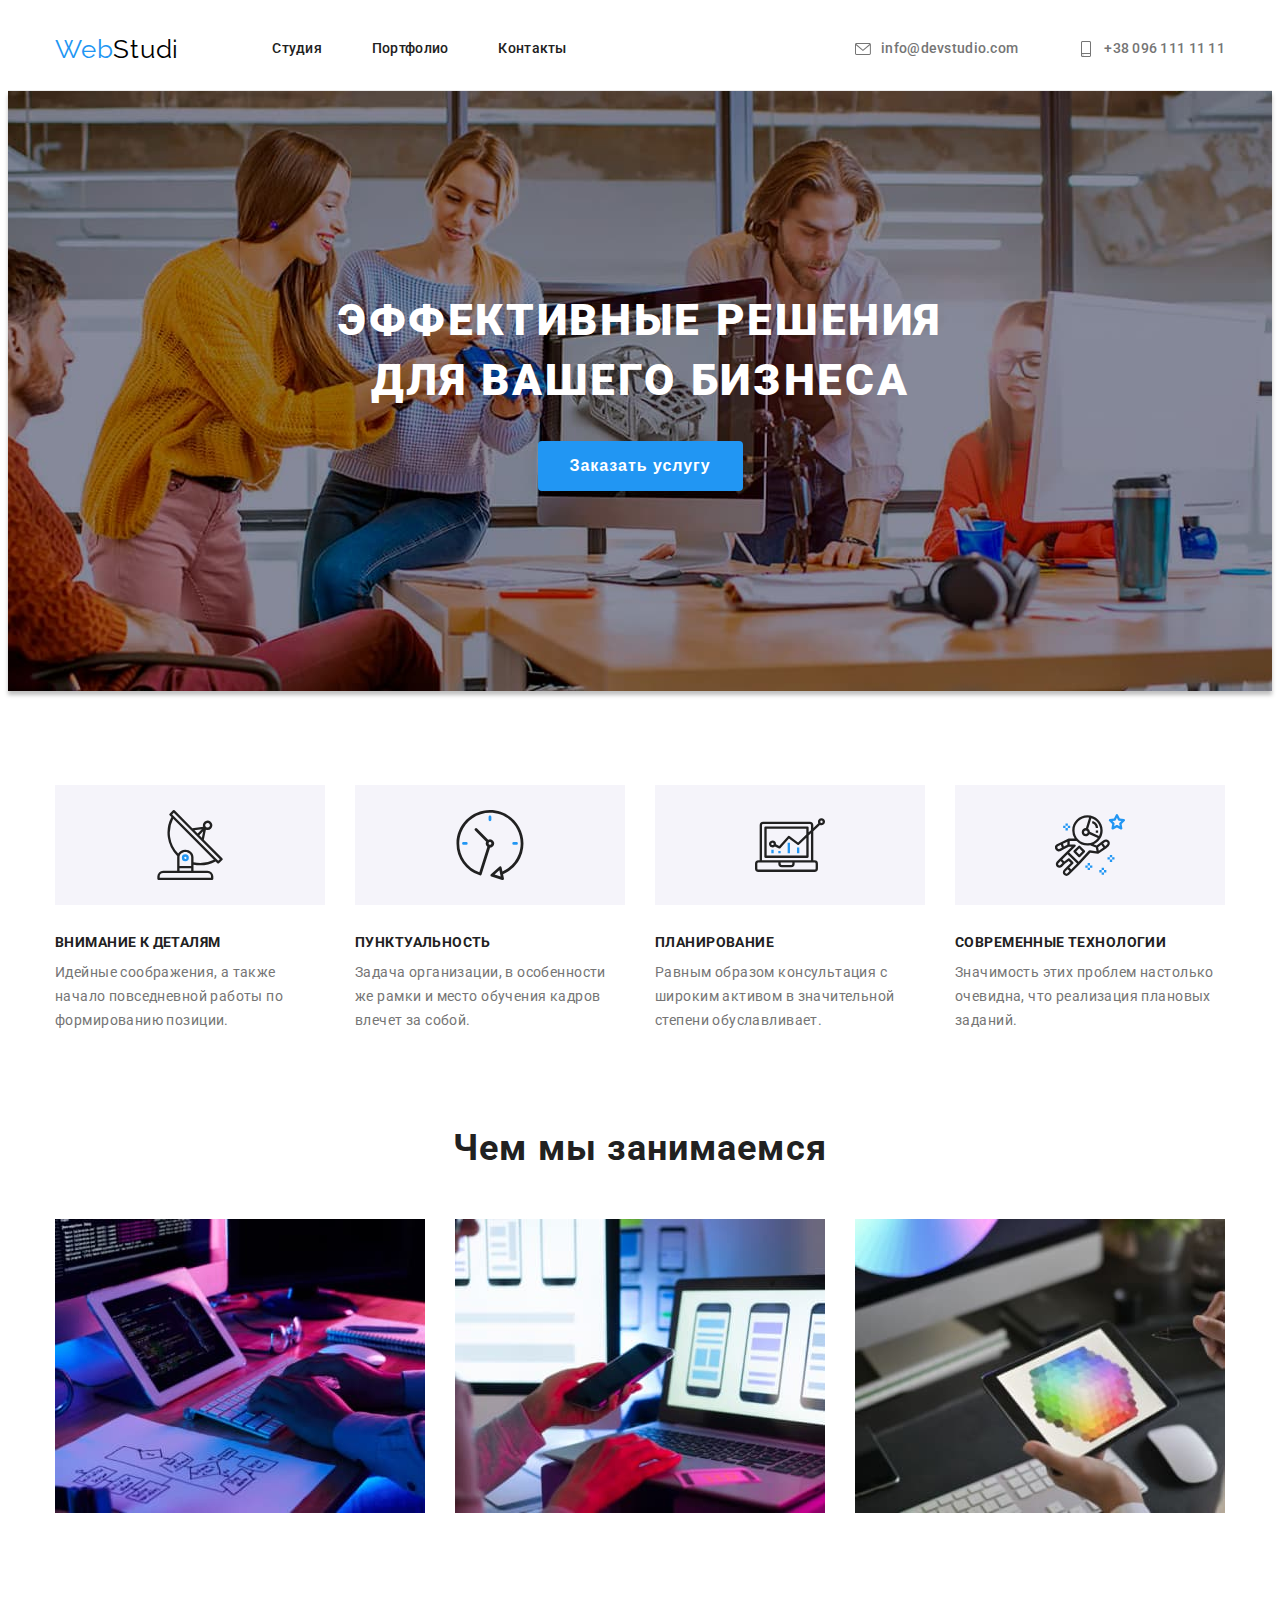
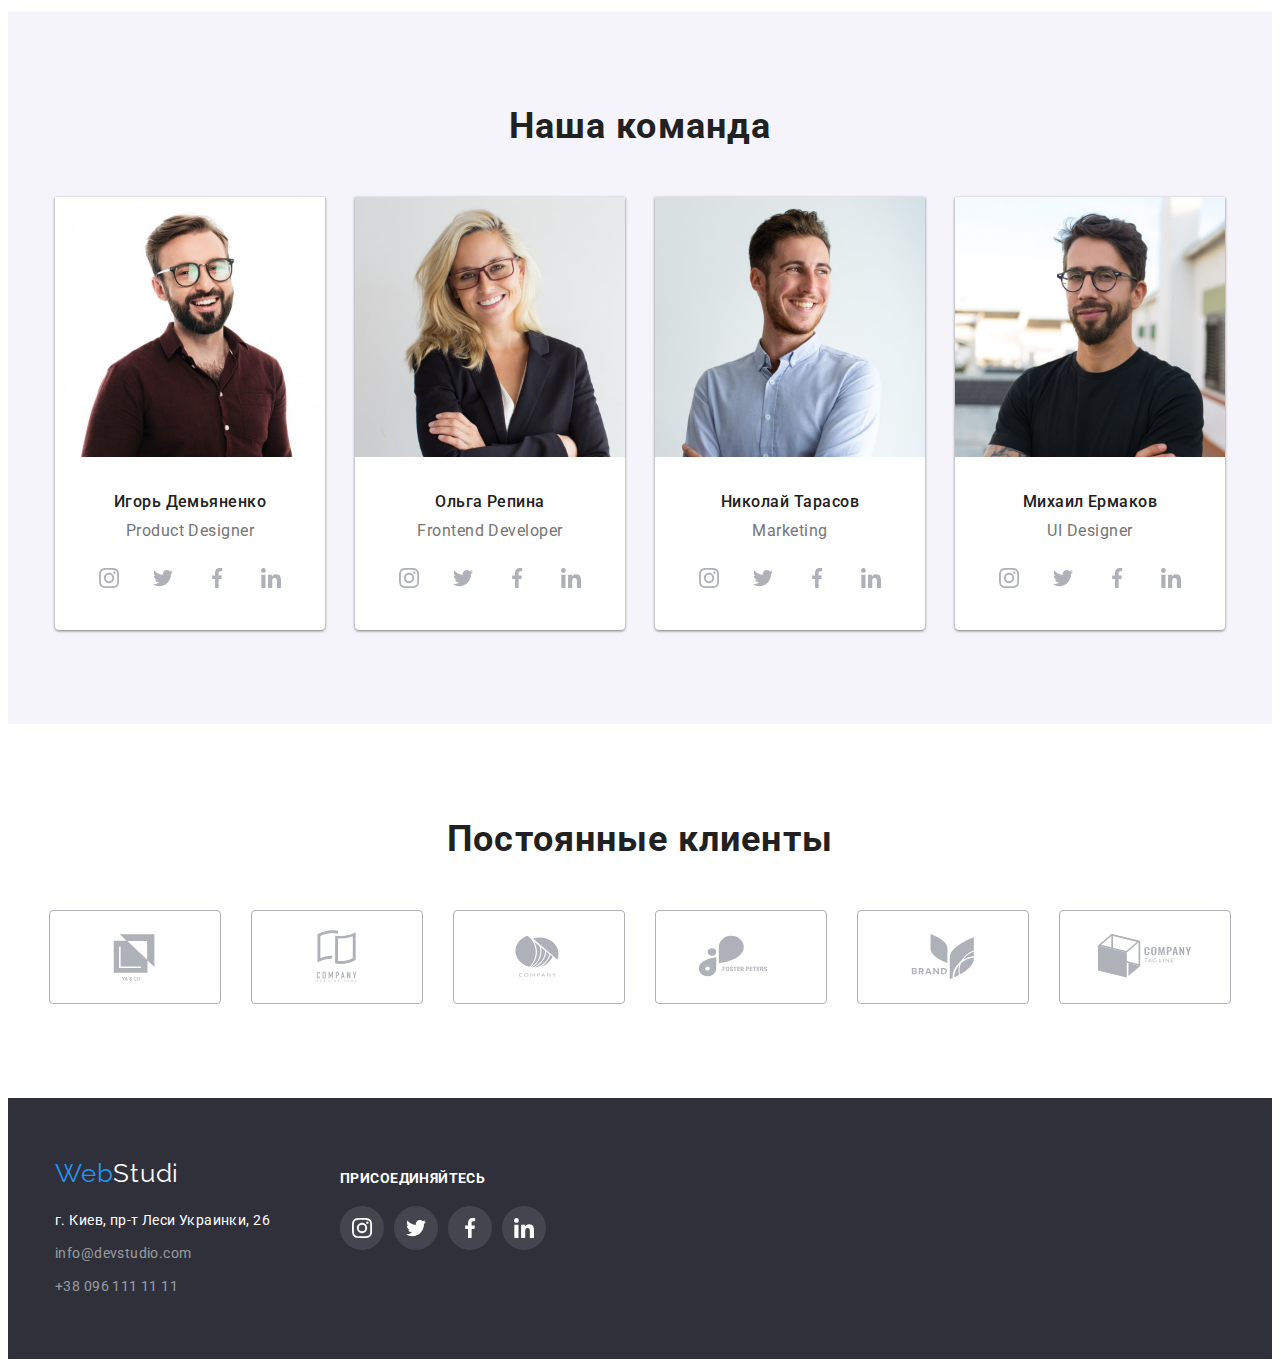
==== index.html @ b34db995 "Клонував репозиторій" ====
<!DOCTYPE html>
<html lang="ru">
  <head>
    <meta charset="UTF-8" />
    <meta http-equiv="X-UA-Compatible" content="IE=edge" />
    <meta name="viewport" content="width=device-width, initial-scale=1.0" />
    <title>WebStudio</title>
    <link
      rel="stylesheet"
      href="https://cdnjs.cloudflare.com/ajax/libs/modern-normalize/1.1.0/modern-normalize.min.css"
      integrity="sha512-wpPYUAdjBVSE4KJnH1VR1HeZfpl1ub8YT/NKx4PuQ5NmX2tKuGu6U/JRp5y+Y8XG2tV+wKQpNHVUX03MfMFn9Q=="
      crossorigin="anonymous"
      referrerpolicy="no-referrer"
    />
    <link rel="preconnect" href="https://fonts.googleapis.com" />
    <link rel="preconnect" href="https://fonts.gstatic.com" crossorigin />
    <link
      href="https://fonts.googleapis.com/css2?family=Raleway:wght@700&family=Roboto:wght@400;500;700;900&display=swap"
      rel="stylesheet"
    />
    <link rel="stylesheet" href="css/style.css" />
  </head>
  <body>
    <!-- Шапка -->
    <header class="header-page">
      <div class="container flex-box">
        <div class="header-left">
          <!-- Логотип -->
          <a class="logo" href="./index.html">
            <span class="logo-first-half">Web</span
            ><span class="logo-secondary-half">Studi</span></a
          >
          <!-- Навігація -->
          <nav>
            <ul class="nav-list">
              <li class="margin-on-header">
                <a class="link" href="./index.html">Студия</a>
              </li>
              <li class="margin-on-header">
                <a class="link" href="./portfolio.html">Портфолио</a>
              </li>
              <li>
                <a class="link" href="#">Контакты</a>
              </li>
            </ul>
          </nav>
        </div>
        <!-- Особисті дані -->
        <div class="header-right">
          <ul class="data-list">
            <li class="margin-on-header">
              <a class="link" href="mailto:info@devstudio.com">
                <svg class="link-mail">
                  <use href="./images/icons/sprite.svg#icon-mail"></use>
                </svg>
                info@devstudio.com
              </a>
            </li>
            <li>
              <a class="link" href="tel:+380961111111">
                <svg class="link-tel">
                  <use href="./images/icons/sprite.svg#icon-tel"></use>
                </svg>
                +38 096 111 11 11
              </a>
            </li>
          </ul>
        </div>
      </div>
    </header>
    <!-- Унікальний вміст -->
    <main>
      <!-- Герой -->
      <section class="hero">
        <div class="container container-details">
          <h1 class="hero-title">Эффективные решения для вашего бизнеса</h1>
          <button class="hero-button flex-box" type="button">
            Заказать услугу
          </button>
        </div>
      </section>
      <!-- Наші переваги -->
      <section class="container-default-padding">
        <div class="container">
          <h2 hidden class="visually-hidden">Нашы преимущества</h2>
          <ul class="list-benefits flex-box">
            <li class="margin-on-list width-list">
              <!-- <div class="flex-icon-benefits"> -->
                <div class="icons-our-benefits">
                  <svg class="icon-benefits">
                    <use href="./images/icons/sprite.svg#icon-antenna"></use>
                  </svg>
                </div>
                <h3 class="subtitle">Внимание к деталям</h3>
                <p class="subtitle-text">
                  Идейные соображения, а также начало повседневной работы по
                  формированию позиции.
                </p>
              <!-- </div> -->
            </li>
            <li class="margin-on-list width-list">
              <!-- <div class="flex-icon-benefits"> -->
                <div class="icons-our-benefits">
                  <svg class="icon-benefits">
                    <use href="./images/icons/sprite.svg#icon-clock"></use>
                  </svg>
                </div>
                <h3 class="subtitle">Пунктуальность</h3>
                <p class="subtitle-text">
                  Задача организации, в особенности же рамки и место обучения
                  кадров влечет за собой.
                </p>
              <!-- </div> -->
            </li>
            <li class="margin-on-list width-list">
              <!-- <div class="flex-icon-benefits"> -->
                <div class="icons-our-benefits">
                  <svg class="icon-benefits">
                    <use href="./images/icons/sprite.svg#icon-diagram"></use>
                  </svg>
                </div>
                <h3 class="subtitle">Планирование</h3>
                <p class="subtitle-text">
                  Равным образом консультация с широким активом в значительной
                  степени обуславливает.
                </p>
              <!-- </div> -->
            </li>
            <li class="width-list">
              <!-- <div class="flex-icon-benefits"> -->
                <div class="icons-our-benefits">
                  <svg class="icon-benefits">
                    <use href="./images/icons/sprite.svg#icon-astronaut"></use>
                  </svg>
                </div>
                <h3 class="subtitle">Современные технологии</h3>
                <p class="subtitle-text">
                  Значимость этих проблем настолько очевидна, что реализация
                  плановых заданий.
                </p>
              <!-- </div> -->
            </li>
          </ul>
        </div>
      </section>
      <!-- Чим ми займаємось -->
      <section class="what-we-do">
        <div class="container">
          <h2 class="title-main">Чем мы занимаемся</h2>
          <ul class="flex-box">
            <li>
              <img
                src="./images/photo-main/what-we-doing/coding.jpg"
                width="370"
                alt="Писание кода руками на клавиатуре"
              />
            </li>
            <li>
              <img
                src="./images/photo-main/what-we-doing/format-selection.jpg"
                width="370"
                alt="Сравнений формы гаджета с формами моделей на ноутбуке"
              />
            </li>
            <li>
              <img
                src="./images/photo-main/what-we-doing/color-selection.jpg"
                width="370"
                alt="Выбор гамы цветов"
              />
            </li>
          </ul>
        </div>
      </section>
      <!-- Наша команда -->
      <section class="section-our-team container-default-padding">
        <div class="container">
          <h2 class="title-main">Наша команда</h2>
          <ul class="flex-box">
            <li class="our-team-box">
              <img
                src="./images/photo-main/ours-team/photo-igor.jpg"
                width="270"
                alt="Фото Игоря"
              />
              <div class="our-team-decorate">
                <h3 class="title-name">Игорь Демьяненко</h3>
                <p class="text-employment">Product Designer</p>
                <div class="our-team-icon">
                  <ul class="flex-box-icons">
                    <li class="our-team-list">
                      <a class="our-team-links" href="#">
                        <svg class="our-team-link-icons">
                          <use
                            class="our-team-use-icon"
                            href="./images/icons/sprite.svg#icon-instagram"
                          ></use>
                        </svg>
                      </a>
                    </li>
                    <li class="our-team-list">
                      <a class="our-team-links" href="#">
                        <svg class="our-team-link-icons">
                          <use
                            class="our-team-use-icon"
                            href="./images/icons/sprite.svg#icon-twitter"
                          ></use>
                        </svg>
                      </a>
                    </li>
                    <li class="our-team-list">
                      <a class="our-team-links" href="#">
                        <svg class="our-team-link-icons">
                          <use
                            class="our-team-use-icon"
                            href="./images/icons/sprite.svg#icon-facebook"
                          ></use>
                        </svg>
                      </a>
                    </li>
                    <li class="our-team-list">
                      <a class="our-team-links" href="#">
                        <svg class="our-team-link-icons">
                          <use
                            class="our-team-use-icon"
                            href="./images/icons/sprite.svg#icon-linkedin"
                          ></use>
                        </svg>
                      </a>
                    </li>
                  </ul>
                </div>
              </div>
            </li>
            <li class="our-team-box">
              <img
                src="./images/photo-main/ours-team/photo-olga.jpg"
                width="270"
                alt="Фото Ольги"
              />
              <div class="our-team-decorate">
                <h3 class="title-name">Ольга Репина</h3>
                <p class="text-employment">Frontend Developer</p>
                <div class="our-team-icon">
                  <ul class="flex-box-icons">
                    <li class="our-team-list">
                      <a class="our-team-links" href="#">
                        <svg class="our-team-link-icons">
                          <use
                            class="our-team-use-icon"
                            href="./images/icons/sprite.svg#icon-instagram"
                          ></use>
                        </svg>
                      </a>
                    </li>
                    <li class="our-team-list">
                      <a class="our-team-links" href="#">
                        <svg class="our-team-link-icons">
                          <use
                            class="our-team-use-icon"
                            href="./images/icons/sprite.svg#icon-twitter"
                          ></use>
                        </svg>
                      </a>
                    </li>
                    <li class="our-team-list">
                      <a class="our-team-links" href="#">
                        <svg class="our-team-link-icons">
                          <use
                            class="our-team-use-icon"
                            href="./images/icons/sprite.svg#icon-facebook"
                          ></use>
                        </svg>
                      </a>
                    </li>
                    <li class="our-team-list">
                      <a class="our-team-links" href="#">
                        <svg class="our-team-link-icons">
                          <use
                            class="our-team-use-icon"
                            href="./images/icons/sprite.svg#icon-linkedin"
                          ></use>
                        </svg>
                      </a>
                    </li>
                  </ul>
                </div>
              </div>
            </li>
            <li class="our-team-box">
              <img
                src="./images/photo-main/ours-team/photo-nikolay.jpg"
                width="270"
                alt="Фото Николая"
              />
              <div class="our-team-decorate">
                <h3 class="title-name">Николай Тарасов</h3>
                <p class="text-employment">Marketing</p>
                <div class="our-team-icon">
                  <ul class="flex-box-icons">
                    <li class="our-team-list">
                      <a class="our-team-links" href="#">
                        <svg class="our-team-link-icons">
                          <use
                            class="our-team-use-icon"
                            href="./images/icons/sprite.svg#icon-instagram"
                          ></use>
                        </svg>
                      </a>
                    </li>
                    <li class="our-team-list">
                      <a class="our-team-links" href="#">
                        <svg class="our-team-link-icons">
                          <use
                            class="our-team-use-icon"
                            href="./images/icons/sprite.svg#icon-twitter"
                          ></use>
                        </svg>
                      </a>
                    </li>
                    <li class="our-team-list">
                      <a class="our-team-links" href="#">
                        <svg class="our-team-link-icons">
                          <use
                            class="our-team-use-icon"
                            href="./images/icons/sprite.svg#icon-facebook"
                          ></use>
                        </svg>
                      </a>
                    </li>
                    <li class="our-team-list">
                      <a class="our-team-links" href="#">
                        <svg class="our-team-link-icons">
                          <use
                            class="our-team-use-icon"
                            href="./images/icons/sprite.svg#icon-linkedin"
                          ></use>
                        </svg>
                      </a>
                    </li>
                  </ul>
                </div>
              </div>
            </li>
            <li class="our-team-box">
              <img
                src="./images/photo-main/ours-team/photo-mihail.jpg"
                width="270"
                alt="Фото Михаила"
              />
              <div class="our-team-decorate">
                <h3 class="title-name">Михаил Ермаков</h3>
                <p class="text-employment">UI Designer</p>
                <div class="our-team-icon">
                  <ul class="flex-box-icons">
                    <li class="our-team-list">
                      <a class="our-team-links" href="#">
                        <svg class="our-team-link-icons">
                          <use
                            class="our-team-use-icon"
                            href="./images/icons/sprite.svg#icon-instagram"
                          ></use>
                        </svg>
                      </a>
                    </li>
                    <li class="our-team-list">
                      <a class="our-team-links" href="#">
                        <svg class="our-team-link-icons">
                          <use
                            class="our-team-use-icon"
                            href="./images/icons/sprite.svg#icon-twitter"
                          ></use>
                        </svg>
                      </a>
                    </li>
                    <li class="our-team-list">
                      <a class="our-team-links" href="#">
                        <svg class="our-team-link-icons">
                          <use
                            class="our-team-use-icon"
                            href="./images/icons/sprite.svg#icon-facebook"
                          ></use>
                        </svg>
                      </a>
                    </li>
                    <li class="our-team-list">
                      <a class="our-team-links" href="#">
                        <svg class="our-team-link-icons">
                          <use
                            class="our-team-use-icon"
                            href="./images/icons/sprite.svg#icon-linkedin"
                          ></use>
                        </svg>
                      </a>
                    </li>
                  </ul>
                </div>
              </div>
            </li>
          </ul>
        </div>
      </section>
      <!-- постійні клієнти -->
      <section class="container-default-padding">
        <div class="container">
          <h2 class="title-main always-clients">Постоянные клиенты</h2>
          <ul class="flex-box icon-clients">
            <li class="always-clients-list">
              <a class="link-clients-box" href="#">
                <!-- <div class="always-client-box"> -->
                  <svg class="icon-always-client">
                    <use href="images/icons/sprite.svg#icon-logo-yaandco"></use>
                  </svg>
                <!-- </div> -->
              </a>
            </li>
            <li class="always-clients-list">
              <a class="link-clients-box" href="#">
                <!-- <div class="always-client-box"> -->
                  <svg class="icon-always-client">
                    <use
                      href="images/icons/sprite.svg#icon-logo-company-tagline"
                    ></use>
                  </svg>
                <!-- </div> -->
              </a>
            </li>
            <li class="always-clients-list">
              <a class="link-clients-box" href="#">
                <!-- <div class="always-client-box"> -->
                  <svg class="icon-always-client">
                    <use href="images/icons/sprite.svg#icon-logo-company"></use>
                  </svg>
                <!-- </div> -->
              </a>
            </li>
            <li class="always-clients-list">
              <a class="link-clients-box" href="#">
                <!-- <div class="always-client-box"> -->
                  <svg class="icon-always-client">
                    <use
                      href="images/icons/sprite.svg#icon-logo-foster-peters"
                    ></use>
                  </svg>
                <!-- </div> -->
              </a>
            </li>
            <li class="always-clients-list">
              <a class="link-clients-box" href="#">
                <!-- <div class="always-client-box"> -->
                  <svg class="icon-always-client">
                    <use href="images/icons/sprite.svg#icon-logo-brand"></use>
                  </svg>
                <!-- </div> -->
              </a>
            </li>
            <li class="always-clients-list">
              <a class="link-clients-box" href="#">
                <!-- <div class="always-client-box"> -->
                  <svg class="icon-always-client">
                    <use
                      href="images/icons/sprite.svg#icon-logo-company-tag-line"
                    ></use>
                  </svg>
                <!-- </div> -->
              </a>
            </li>
          </ul>
        </div>
      </section>
    </main>
    <!-- Підвал -->
    <footer class="footer-page flex-box">
      <div class="container flex-box">
        <div>
          <!-- Логотип -->
          <a class="logo" href="./index.html"
            ><span class="logo-first-half">Web</span
            ><span class="logo-secondary-half">Studi</span></a
          >
          <!-- Адрес -->
          <address class="footer-address">
            <p class="text-address margin-on-footer">
              г. Киев, пр-т Леси Украинки, 26
            </p>
            <a
              class="link-address margin-on-footer"
              href="mailto:info@devstudio.com"
              >info@devstudio.com</a
            >
            <a class="link-address" href="tel:+380961111111"
              >+38 096 111 11 11</a
            >
          </address>
        </div>
        <section class="footer-join">
          <h2 class="footer-title">присоединяйтесь</h2>
          <ul class="footer-flex-links">
            <li>
              <a class="footer-link" href="#">
                <svg class="footer-link-icon">
                  <use href="images/icons/sprite.svg#icon-instagram"></use>
                </svg>
              </a>
            </li>
            <li>
              <a class="footer-link" href="#">
                <svg class="footer-link-icon">
                  <use href="images/icons/sprite.svg#icon-twitter"></use>
                </svg>
              </a>
            </li>
            <li>
              <a class="footer-link" href="#">
                <svg class="footer-link-icon">
                  <use href="images/icons/sprite.svg#icon-facebook"></use>
                </svg>
              </a>
            </li>
            <li>
              <a class="footer-link" href="#">
                <svg class="footer-link-icon">
                  <use href="images/icons/sprite.svg#icon-linkedin"></use>
                </svg>
              </a>
            </li>
          </ul>
        </section>
      </div>
    </footer>
  </body>
</html>
---- css/style.css ----
/* Шрифти
@font-face {
    font-family: 'Raleway';
    src: local('Raleway') 
        url('Raleway-Bold.woff2') format('woff2'),
        url('Raleway-Bold.woff') format('woff'),
        url('Raleway-Bold.ttf') format('truetype'),
        url('Raleway-Bold.svg#Raleway-Bold') format('svg');
    font-weight: 700;
    font-style: normal;
    font-display: swap;
}

@font-face {
    font-family: 'Roboto';
    src: local('Roboto') 
        url('Roboto-Bold.woff2') format('woff2'),
        url('Roboto-Bold.woff') format('woff'),
        url('Roboto-Bold.ttf') format('truetype'),
        url('Roboto-Bold.svg#Roboto-Bold') format('svg');
    font-weight: 700;
    font-style: normal;
    font-display: swap;
}

@font-face {
    font-family: 'Roboto';
    src: local('Roboto') 
        url('Roboto-Regular.woff2') format('woff2'),
        url('Roboto-Regular.woff') format('woff'),
        url('Roboto-Regular.ttf') format('truetype'),
        url('Roboto-Regular.svg#Roboto-Regular') format('svg');
    font-weight: 400;
    font-style: normal;
    font-display: swap;
}

@font-face {
    font-family: 'Roboto';
    src: local('Roboto') 
        url('Roboto-Medium.woff2') format('woff2'),
        url('Roboto-Medium.woff') format('woff'),
        url('Roboto-Medium.ttf') format('truetype'),
        url('Roboto-Medium.svg#Roboto-Medium') format('svg');
    font-weight: 500;
    font-style: normal;
    font-display: swap;
} */
/* Загальне забирання марджинів */

h1,h2,h3,h4,h5,h6,p,ul {
    margin: 0;
    padding: 0;
}

/* Normalize */
*,
*::before,
*::after {
    box-sizing: border-box;
}
.margin-on-header {
    margin-right: 50px;
}
.margin-on-list {
    margin-right: 30px;
}
/* Змінні */
:root {
    --color-primary: #212121;
    --color-secondary: #757575;
    --color-third: #000000;
    --color-accent: #2196F3;
    --color-other: #ffffff;
    --color-alfa: #ffffff85;
    --color-border: #eeeeee;
    --color-always-clients: #afb1b8;
    --color-fill-footer: rgba(255, 255, 255, 0.1);
    
    --color-background-primary: #e5e5e5;
    --color-background-secondary: #2f303a;
    --color-background-third: #f5f4fa;
    --color-background-accent: #2196f3;
    --color-background-other: #ffffff;
    --color-background-ground: #ececec;
    

    --font-family-primary: 'Roboto', sans-serif;
    --font-family-secondary: 'Raleway', sans-serif;
}

/* Заховані заголовки */
/* .visually-hidden {
    position: absolute !important;
    width: 1px !important;
    height: 1px !important;
    margin: -1px !important;
    border: 0 !important;
    padding: 0 !important;
    white-space: nowrap !important;
    clip-path: inset(100%) !important;
    clip: rect(0 0 0 0) !important;
    overflow: hidden !important;
} */

/* Контейнер */
.container {
    width: 1200px;
    margin: 0 auto;
    padding: 0 15px;
}  

.container-details {
    padding: 200px 0;
}
.container-default-padding {
    padding: 94px 0;
}
.flex-box {
    display: flex;
}

/* Властивості на все тіло */
body {
    color: var(--color-primary);
    font-family: var(--font-family-primary);
    font-size: 16px;
    line-height: 1.17;
}

/* Відключення стилю лішок */
li {
    list-style-type: none;
}

/* Відключення стилю посилань */
a {
    text-decoration: none;
}

/* Лого */
.logo {
    font-family: var(--font-family-secondary);
    font-size: 26px;
    line-height: 1.19;
    letter-spacing: 0.03em;
}

/* Хедер */
.header-page {
    background-color: var(--color-background-other);
    border-bottom: 1px solid var(--color-background-ground);
}
.header-page .flex-box {
    justify-content: space-between;
}
.header-left .nav-list,
.header-left, .data-list,
.data-list .link {
    display: flex;
    align-items: center;
}
.header-left, .header-right {
    margin-top: 25px;
    margin-bottom: 25px;
}
 
/* Лого хедер */
.header-page .logo-first-half {
    color: var(--color-accent);
}
.header-page .logo-secondary-half {
    color: var(--color-third);
}
.header-page .logo {
    margin-right: 93px;
}

/* Навігація та особисті дані*/
.nav-list,
.data-list {
    font-weight: 500;
    font-size: 14px;
    line-height: 1.14;
    letter-spacing: 0.02em;
}

/* Лише навігація */
.nav-list .link {
    color: var(--color-primary);  
    padding: 8px 0;
    
} 

/* Ховер, фокус */
.nav-list .link:hover,
.nav-list .link:focus {
    color: var(--color-accent);
}

/* Лише особисті дані */
.data-list .link{
    color: var(--color-secondary);
    padding: 8px 0;
}

/* Ховер, фокус */
.data-list .link:hover,
.data-list .link:focus{
    color: var(--color-accent);
}
.link-mail,
.link-tel {
    width: 1rem;
    height: 1rem;
    margin: 0 0.625rem;
    fill: var(--color-secondary);
}
.data-list .link:hover .link-mail,
.data-list .link:hover .link-tel,
.data-list .link:focus .link-mail,
.data-list .link:focus .link-tel {
    fill: var(--color-accent);
}

/* Мейн */
main {
    background-color: var(--color-background-other);
}

/* Заголовки Головна сторінка  */
.title-main {
    font-weight: 700;
    font-size: 36px;
    line-height: 1.17;
    text-align: center;
    letter-spacing: 0.03em;
}

/* Герой */
.hero {
    background-image: url('../images/photo-main/section-hero/hero-bg.jpg');
    background-color: var(--color-background-secondary);
    background-repeat: no-repeat;
    background-position: center;
    background-size: cover;
    max-width: 1600px;
    margin: 0 auto;
    box-shadow: 0px 4px 4px rgba(0, 0, 0, 0.25);
    /* height: 600px; */
    /* background-color: rgba(47, 48, 58, 1); */
}
.hero-title {
    color: var(--color-other);
    font-weight: 900;
    font-size: 44px;
    line-height: 1.36;
    text-align: center;
    text-transform: uppercase;
    letter-spacing: 0.06em;
    width: 696px;
    margin: 0 auto;
    /* padding-top: 200px; */
    margin-bottom: 30px;
}
.hero-button {
    color: var(--color-other);
    background-color: var(--color-background-accent);
    font-weight: 700;
    font-size: 16px;
    line-height: 1.88;
    letter-spacing: 0.06em;
    cursor: pointer;
    margin: 0 auto;
    padding: 10px 32px;
    border-radius: 4px;
    border: var(--color-accent);
    
}

/* Ховер */
.hero-button:hover {
   background-color: #2196f399 ; 
   /*  opacity: 0.8; */
}

   

/* Наші переваги */
.subtitle {
    font-weight: 700;
    font-size: 14px;
    line-height: 1.14;
    letter-spacing: 0.03em;
    text-transform: uppercase;
    margin-bottom: 10px;
}
.subtitle-text {
    color: var(--color-secondary);
    font-weight: 400;
    font-size: 14px;
    line-height: 1.71;
    letter-spacing: 0.03em;
}
.list-benefits {
    justify-content: space-between;
}
/* Чим ми займаємось */
.what-we-do {
    padding-bottom: 94px;
}
.what-we-do .flex-box{
    justify-content: space-between;
}
.what-we-do .title-main {
    margin-bottom: 50px;
}
.width-list {
    width: 270px;
}
/* Айкони для переваг */
.icons-our-benefits {
    display: flex;
    justify-content: center;
    align-items: center;
    width: 270px;
    height: 120px;
    background-color: var(--color-background-third);
    margin-bottom: 30px;
    /* padding: 25px 100px;
    margin-bottom: 30px; */
    /* width: 16.875rem;
    height: 7.5rem; */
}
.icon-benefits {
    width: 4.375rem;
    height: 4.375rem;
    /* margin: auto 0; */
    /* display: flex; */
    /* flex-direction: column; */
    /* padding: 5px 10px; */
    /* margin: 0 auto;
    margin: 25px 0px; */
    /* text-align: center; */
    /* justify-content: center; */
}
/* .flex-icon-benefits {
    flex-direction: column;
} */

/* Наша команда */
.section-our-team {
    background-color: var(--color-background-third);
}
/* .container-our-team {
    width: 1200px;
    margin: 0 auto;
} */
.title-name {
    font-weight: 500;
    font-size: 16px;
    line-height: 1.19;
    text-align: center;
    letter-spacing: 0.03em;
    margin-bottom: 10px;
}
.text-employment {
    color: var(--color-secondary);
    font-weight: 400;
    font-size: 16px;
    line-height: 1.19;
    text-align: center;
    letter-spacing: 0.03em;
}
.section-our-team .title-main {
    margin-bottom: 50px;
}
.section-our-team .flex-box{
    justify-content: space-between;
}
.our-team-box {
    background-color: var(--color-background-other);
    border-bottom-left-radius: 4px;
    border-bottom-right-radius: 4px;
    box-shadow: 0px 1px 3px var(--color-secondary);
    /* border-left: solid var(--color-secondary) 1px;
    border-right: solid var(--color-secondary) 1px; */
}
.our-team-decorate {
    padding: 30px 0;
}
.flex-box-icons {
    display: flex;
    justify-content: center;
}
.our-team-icon {
    margin-top: 16px;
}
.our-team-list {
    /* width: 44px;
    height: 44px; */
    margin: 0 5px;
}
.our-team-links {
    display: flex;
    width: 100%;
    height: 100%;
    padding: 12px;
    /* border: 1px solid var(--color-other); */
    border-radius: 100%;
    background-color: var(--color-background-other);
}

.our-team-link-icons {
    /* display: flex; */
    width: 20px;
    height: 20px;
    fill: var(--color-always-clients);
    /* justify-content: center;
    align-items: center; */
    /* align-items: center; */
    /* border: 1px solid var(--color-accent);
    border-radius: 50px; */
    /* margin: 5px;
    margin-top: 16px; */
}

/* .our-team-links:hover,
.our-team-links:focus{
    background-color: var(--color-background-accent);
} */

.our-team-links:hover .our-team-link-icons,
.our-team-links:focus .our-team-link-icons,
.our-team-links:hover,.our-team-links:focus {
    fill: var(--color-background-other);
    background-color: var(--color-background-accent);
}

/* Постійні клієнти */
.title-main.always-clients {
    margin-bottom: 50px;
}
.always-clients-list {
    margin: 0 15px;
}
.icon-clients {
    justify-content: center;
}
/* .always-client-box { */
    /* display: flex; */
    /* justify-content: center; */
    /* width: 170px;
    height: 92px; */
    /* padding: 16px 32px; */
    /* margin: 50px 15px; */
    /* border: 1px solid var(--color-always-clients); */
    /* border-radius: 4px; */
/* } */
.link-clients-box {
    display: flex;
    padding: 16px 32px;
    border: 1px solid var(--color-always-clients);
    border-radius: 4px;
}
.icon-always-client {
    /* justify-content: center; */
    /* padding: 16px 32px;
    border: 1px solid var(--color-always-clients);
    border-radius: 4px; */
    width: 106px;
    height: 60px;
    fill: var(--color-always-clients);
    /* margin: 50px 15px; */
}

.link-clients-box:focus .icon-always-client,
.link-clients-box:hover .icon-always-client {
    fill: var(--color-accent);
}
.link-clients-box:focus,
.link-clients-box:hover {
    border: 1px solid var(--color-accent);
}

/* Секція наші пропозиції */
/* Кнопки фільтри */
.button-filter {
    background-color: var(--color-background-third);
    color: var(--color-primary);
    font-family: var(--font-family-primary);
    font-weight: 500;
    font-size: 16px;
    line-height: 1.62; 
    text-align: center;
    letter-spacing: 0.03em;
    cursor: pointer;
    border: 1px solid var(--color-background-third);
    border-radius: 4px;
    padding: 6px 22px;
}

/* Ховер, фокус */
.button-filter:hover,
.button-filter:focus {
    background-color: var(--color-background-accent);
    color: var(--color-other);
    border: 1px solid var(--color-background-accent) ;
    box-shadow: 0px 1px 3px var(--color-secondary);
}
/* Портфоліо */

/* Кнопки */
.buttons { 
    display: flex;
    justify-content: center;
    margin-bottom: 50px;
}
.buttons .button-margin-on {
    margin-right: 8px;
}
/* Наші пропозиції */
/* .our-orders {
    padding-bottom: 94px;
} */
.portfolio-ul {
    flex-wrap: wrap;
    justify-content: space-between;
}

.portfolio-list {
    display: block;
    background-color: var(--color-background-other);
    border: 1px solid var(--color-border);
}
.portfolio-list-link:hover .link-hover,
.portfolio-list-link:focus .link-focus{
    box-shadow: 
    0px 1px 1px rgba(0, 0, 0, 0.12), 
    0px 4px 4px rgba(0, 0, 0, 0.06), 
    1px 4px 6px rgba(0, 0, 0, 0.16);
}

.margin-portfolio-list {
    margin-bottom: 30px;
}
.decorate-list {
    padding: 20px 24px;
}

/* Заголовки сторінка портфоліо */
.title-portfolio {
    color: var(--color-primary);
    font-weight: 700;
    font-size: 18px;
    line-height: 2;
    letter-spacing: 0.06em;
    margin-bottom: 4px;
}
/* Параграфи сторінки портфоліо */
.text-portfolio {
    color: var(--color-secondary);
    font-weight: 400;
    font-size: 16px;
    line-height: 1.88;
    letter-spacing: 0.03em;
}

/* Футер */
.footer-page {
    background-color: var(--color-background-secondary);
    padding: 60px 0;
}
/* Заголовок футер */
.footer-title {
    color: var(--color-other);
    font-weight: 700;
    font-size: 14px;
    line-height: 16px;
    letter-spacing: 0.03em;
    text-transform: uppercase;
    margin-bottom: 20px;
}

/* Лого футер */
.footer-page .logo-first-half {
    color: var(--color-accent);
}
.footer-page .logo-secondary-half {
    color: var(--color-background-other);
}
.footer-page .logo {
    display: block;
    margin-bottom: 20px;
}
/* Футер приєднуйтеся */
.footer-join{
    display: flex;
    flex-direction: column;
    width: 206px;  
    margin-top: 12px;
    margin-left: 70px; 
}
.footer-flex-links {
    display: flex;
    justify-content: space-between;
}
.footer-link {
    display: flex;
    /* border: 1px solid var(--color-fill-footer); */
    background-color: var(--color-fill-footer);
    border-radius: 100%;
    padding: 12px;
}
.footer-link-icon {
    width: 20px;
    height: 20px;
    fill: var(--color-other);
}

.footer-link:hover,
.footer-link:focus {
    background-color: var(--color-background-accent);
    /* fill: var(--color-other); */
}
/* 
.footer-link:hover .footer-link-icon,
.footer-link:focus .footer-link-icon {
    fill: var(--color-accent);
} */

/* Адрес футер */
.footer-address {
    display: flex;
    flex-direction: column;
    /* max-width: 231px; */
    font-weight: 400;
    font-size: 14px;
    line-height: 1.71;
    letter-spacing: 0.03em; 
}
.text-address {
    color: var(--color-background-other);
    font-style: normal;
}
.link-address {
    color: var(--color-alfa);
    font-style: normal;
}
.margin-on-footer {
    margin-bottom: 9px;
}


/* Ховер, фокус */
.link-address:hover,
.link-address:focus {
    color: var(--color-accent);
}
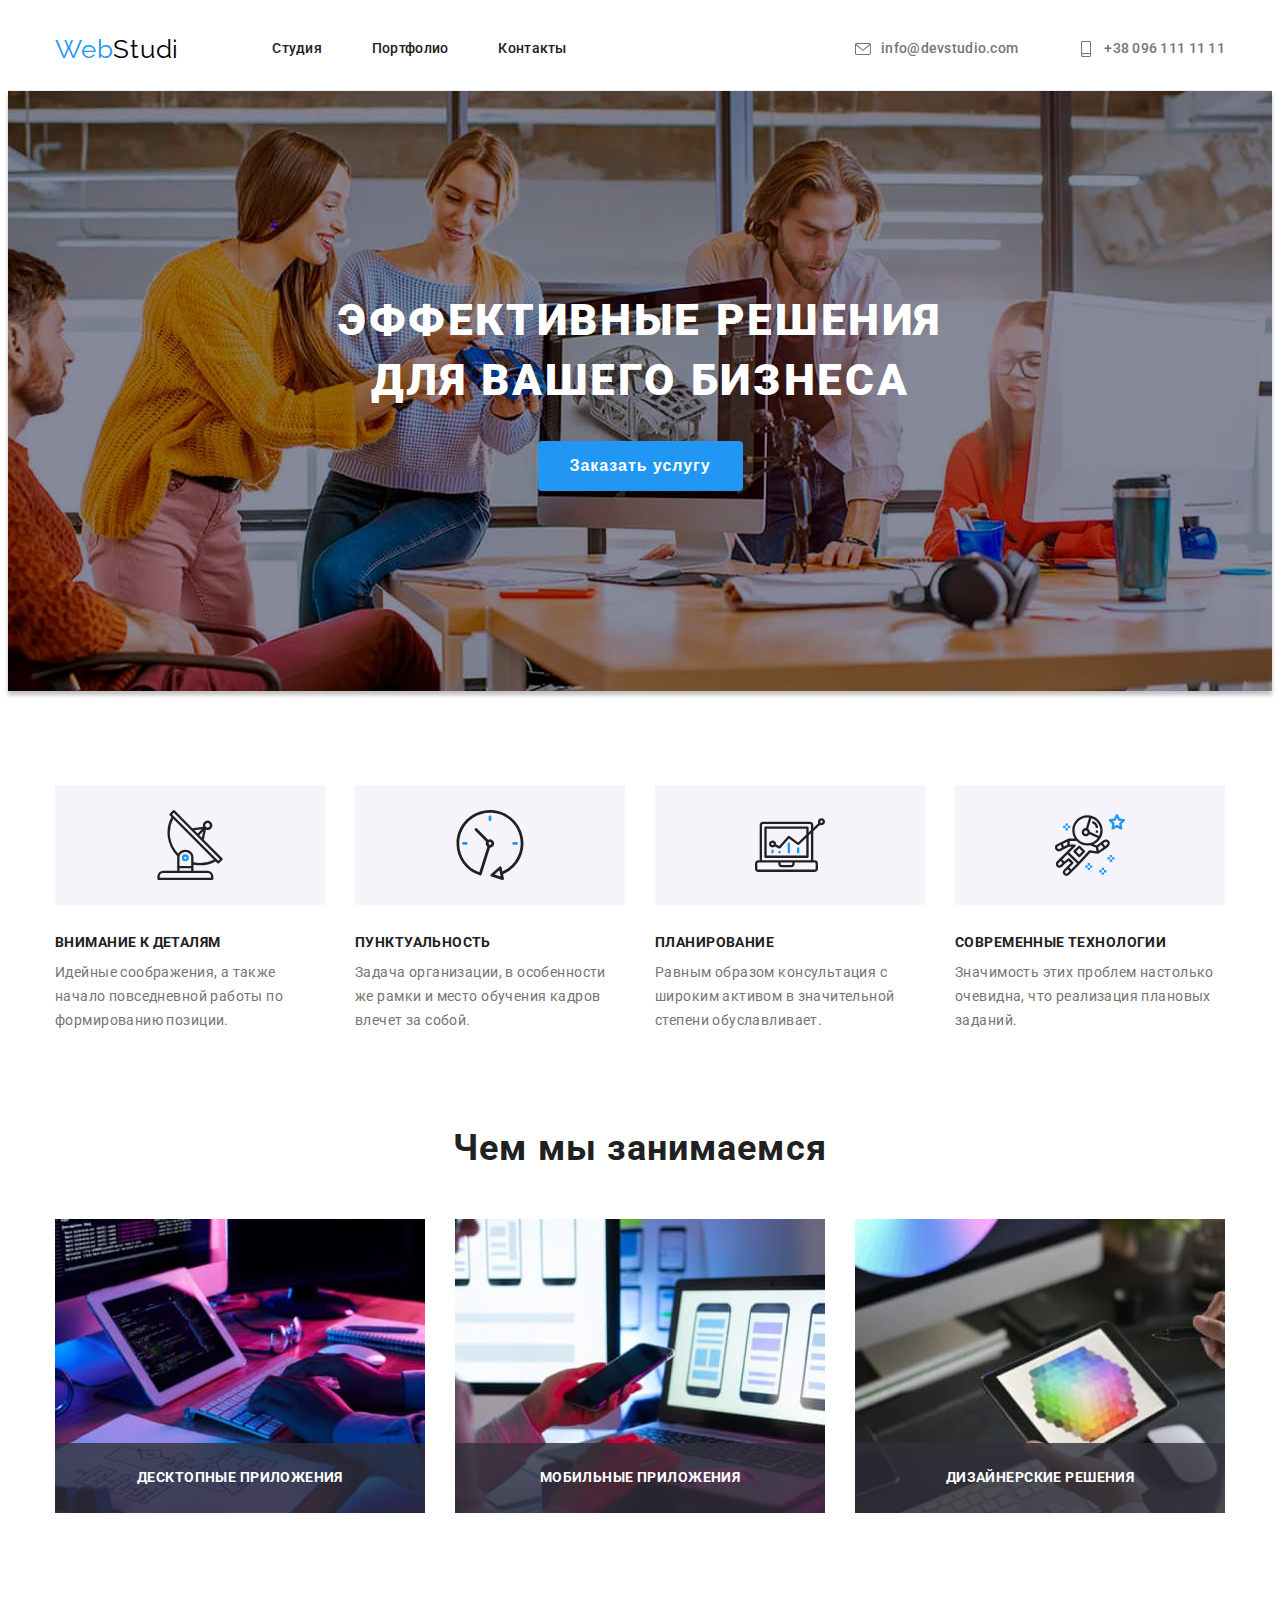
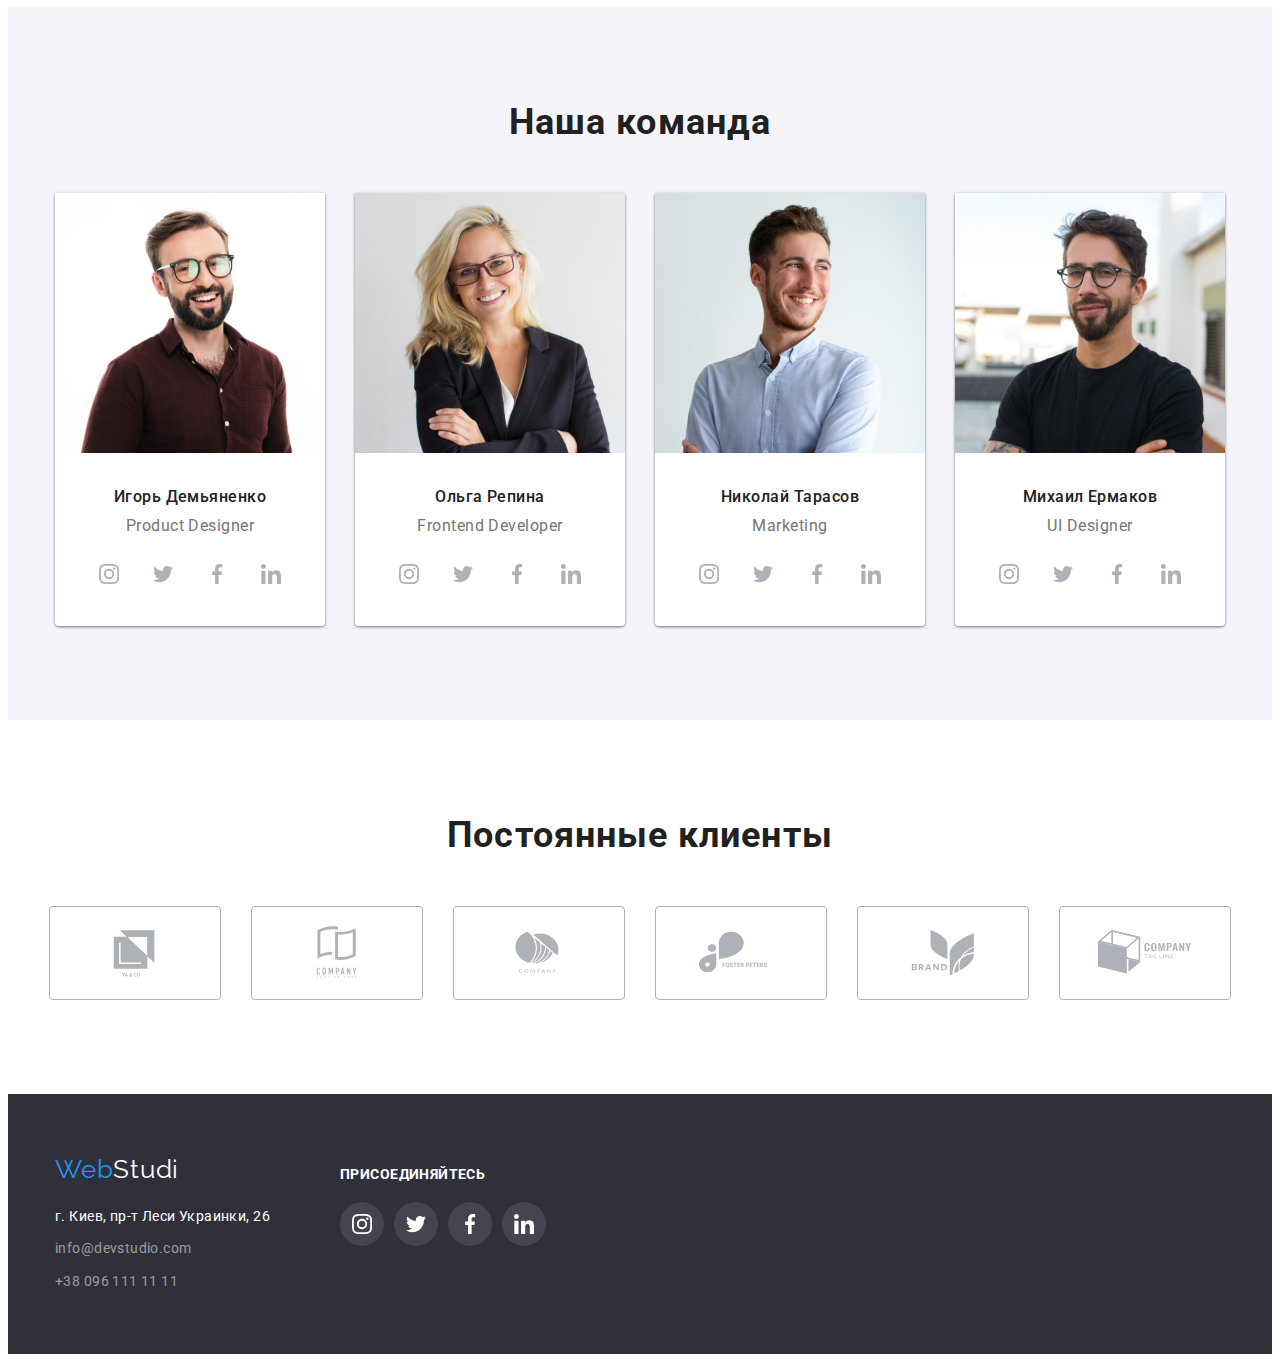
==== commit eb886749: "Добавив цсс переходи" ====
--- a/index.html
+++ b/index.html
@@ -86,58 +86,58 @@
           <ul class="list-benefits flex-box">
             <li class="margin-on-list width-list">
               <!-- <div class="flex-icon-benefits"> -->
-                <div class="icons-our-benefits">
-                  <svg class="icon-benefits">
-                    <use href="./images/icons/sprite.svg#icon-antenna"></use>
-                  </svg>
-                </div>
-                <h3 class="subtitle">Внимание к деталям</h3>
-                <p class="subtitle-text">
-                  Идейные соображения, а также начало повседневной работы по
-                  формированию позиции.
-                </p>
+              <div class="icons-our-benefits">
+                <svg class="icon-benefits">
+                  <use href="./images/icons/sprite.svg#icon-antenna"></use>
+                </svg>
+              </div>
+              <h3 class="subtitle">Внимание к деталям</h3>
+              <p class="subtitle-text">
+                Идейные соображения, а также начало повседневной работы по
+                формированию позиции.
+              </p>
               <!-- </div> -->
             </li>
             <li class="margin-on-list width-list">
               <!-- <div class="flex-icon-benefits"> -->
-                <div class="icons-our-benefits">
-                  <svg class="icon-benefits">
-                    <use href="./images/icons/sprite.svg#icon-clock"></use>
-                  </svg>
-                </div>
-                <h3 class="subtitle">Пунктуальность</h3>
-                <p class="subtitle-text">
-                  Задача организации, в особенности же рамки и место обучения
-                  кадров влечет за собой.
-                </p>
+              <div class="icons-our-benefits">
+                <svg class="icon-benefits">
+                  <use href="./images/icons/sprite.svg#icon-clock"></use>
+                </svg>
+              </div>
+              <h3 class="subtitle">Пунктуальность</h3>
+              <p class="subtitle-text">
+                Задача организации, в особенности же рамки и место обучения
+                кадров влечет за собой.
+              </p>
               <!-- </div> -->
             </li>
             <li class="margin-on-list width-list">
               <!-- <div class="flex-icon-benefits"> -->
-                <div class="icons-our-benefits">
-                  <svg class="icon-benefits">
-                    <use href="./images/icons/sprite.svg#icon-diagram"></use>
-                  </svg>
-                </div>
-                <h3 class="subtitle">Планирование</h3>
-                <p class="subtitle-text">
-                  Равным образом консультация с широким активом в значительной
-                  степени обуславливает.
-                </p>
+              <div class="icons-our-benefits">
+                <svg class="icon-benefits">
+                  <use href="./images/icons/sprite.svg#icon-diagram"></use>
+                </svg>
+              </div>
+              <h3 class="subtitle">Планирование</h3>
+              <p class="subtitle-text">
+                Равным образом консультация с широким активом в значительной
+                степени обуславливает.
+              </p>
               <!-- </div> -->
             </li>
             <li class="width-list">
               <!-- <div class="flex-icon-benefits"> -->
-                <div class="icons-our-benefits">
-                  <svg class="icon-benefits">
-                    <use href="./images/icons/sprite.svg#icon-astronaut"></use>
-                  </svg>
-                </div>
-                <h3 class="subtitle">Современные технологии</h3>
-                <p class="subtitle-text">
-                  Значимость этих проблем настолько очевидна, что реализация
-                  плановых заданий.
-                </p>
+              <div class="icons-our-benefits">
+                <svg class="icon-benefits">
+                  <use href="./images/icons/sprite.svg#icon-astronaut"></use>
+                </svg>
+              </div>
+              <h3 class="subtitle">Современные технологии</h3>
+              <p class="subtitle-text">
+                Значимость этих проблем настолько очевидна, что реализация
+                плановых заданий.
+              </p>
               <!-- </div> -->
             </li>
           </ul>
@@ -148,27 +148,41 @@
         <div class="container">
           <h2 class="title-main">Чем мы занимаемся</h2>
           <ul class="flex-box">
-            <li>
+            <li class="what-we-do-list">
               <img
                 src="./images/photo-main/what-we-doing/coding.jpg"
                 width="370"
                 alt="Писание кода руками на клавиатуре"
               />
-            </li>
-            <li>
+              <div class="what-we-do-overlay">
+                <p class="what-we-do-overlay-text">Десктопные приложения</p>
+              </div>
+            </li>
+            <li class="what-we-do-list">
               <img
                 src="./images/photo-main/what-we-doing/format-selection.jpg"
                 width="370"
                 alt="Сравнений формы гаджета с формами моделей на ноутбуке"
               />
-            </li>
-            <li>
+              <div class="what-we-do-overlay">
+                <p class="what-we-do-overlay-text">Мобильные приложения</p>
+              </div>
+            </li>
+            <li class="what-we-do-list">
               <img
                 src="./images/photo-main/what-we-doing/color-selection.jpg"
                 width="370"
                 alt="Выбор гамы цветов"
               />
-            </li>
+              <div class="what-we-do-overlay">
+                <p class="what-we-do-overlay-text">Дизайнерские решения</p>
+              </div>
+            </li>
+            <!-- <li>
+              <p class="what-we-do-overlay-desktop">Десктопные приложения</p>
+              <p class="what-we-do-overlay-mobile">Мобильные приложения</p>
+              <p class="what-we-do-overlay-design">Дизайнерские решения</p>
+            </li> -->
           </ul>
         </div>
       </section>
@@ -408,60 +422,60 @@
             <li class="always-clients-list">
               <a class="link-clients-box" href="#">
                 <!-- <div class="always-client-box"> -->
-                  <svg class="icon-always-client">
-                    <use href="images/icons/sprite.svg#icon-logo-yaandco"></use>
-                  </svg>
+                <svg class="icon-always-client">
+                  <use href="images/icons/sprite.svg#icon-logo-yaandco"></use>
+                </svg>
                 <!-- </div> -->
               </a>
             </li>
             <li class="always-clients-list">
               <a class="link-clients-box" href="#">
                 <!-- <div class="always-client-box"> -->
-                  <svg class="icon-always-client">
-                    <use
-                      href="images/icons/sprite.svg#icon-logo-company-tagline"
-                    ></use>
-                  </svg>
+                <svg class="icon-always-client">
+                  <use
+                    href="images/icons/sprite.svg#icon-logo-company-tagline"
+                  ></use>
+                </svg>
                 <!-- </div> -->
               </a>
             </li>
             <li class="always-clients-list">
               <a class="link-clients-box" href="#">
                 <!-- <div class="always-client-box"> -->
-                  <svg class="icon-always-client">
-                    <use href="images/icons/sprite.svg#icon-logo-company"></use>
-                  </svg>
+                <svg class="icon-always-client">
+                  <use href="images/icons/sprite.svg#icon-logo-company"></use>
+                </svg>
                 <!-- </div> -->
               </a>
             </li>
             <li class="always-clients-list">
               <a class="link-clients-box" href="#">
                 <!-- <div class="always-client-box"> -->
-                  <svg class="icon-always-client">
-                    <use
-                      href="images/icons/sprite.svg#icon-logo-foster-peters"
-                    ></use>
-                  </svg>
+                <svg class="icon-always-client">
+                  <use
+                    href="images/icons/sprite.svg#icon-logo-foster-peters"
+                  ></use>
+                </svg>
                 <!-- </div> -->
               </a>
             </li>
             <li class="always-clients-list">
               <a class="link-clients-box" href="#">
                 <!-- <div class="always-client-box"> -->
-                  <svg class="icon-always-client">
-                    <use href="images/icons/sprite.svg#icon-logo-brand"></use>
-                  </svg>
+                <svg class="icon-always-client">
+                  <use href="images/icons/sprite.svg#icon-logo-brand"></use>
+                </svg>
                 <!-- </div> -->
               </a>
             </li>
             <li class="always-clients-list">
               <a class="link-clients-box" href="#">
                 <!-- <div class="always-client-box"> -->
-                  <svg class="icon-always-client">
-                    <use
-                      href="images/icons/sprite.svg#icon-logo-company-tag-line"
-                    ></use>
-                  </svg>
+                <svg class="icon-always-client">
+                  <use
+                    href="images/icons/sprite.svg#icon-logo-company-tag-line"
+                  ></use>
+                </svg>
                 <!-- </div> -->
               </a>
             </li>
@@ -528,5 +542,6 @@
         </section>
       </div>
     </footer>
+    <script src="./js/modal.js"></script>
   </body>
 </html>
--- a/css/style.css
+++ b/css/style.css
@@ -83,7 +83,7 @@
     --color-background-accent: #2196f3;
     --color-background-other: #ffffff;
     --color-background-ground: #ececec;
-    
+    --color-background-fon-opacity: rgba(47, 48, 58, 0.8);
 
     --font-family-primary: 'Roboto', sans-serif;
     --font-family-secondary: 'Raleway', sans-serif;
@@ -305,19 +305,44 @@
 .list-benefits {
     justify-content: space-between;
 }
+.width-list {
+    width: 270px;
+}
 /* Чим ми займаємось */
 .what-we-do {
     padding-bottom: 94px;
 }
 .what-we-do .flex-box{
     justify-content: space-between;
+    height: 294px;
 }
 .what-we-do .title-main {
     margin-bottom: 50px;
 }
-.width-list {
-    width: 270px;
-}
+.what-we-do-list {
+    position: relative;
+}
+.what-we-do-overlay-text {
+    font-weight: 700;
+    font-size: 14px;
+    line-height: 1.14;
+    letter-spacing: 0.03em;
+    text-align: center;
+    text-transform: uppercase;
+    color: var(--color-other);
+}
+.what-we-do-overlay {
+    display: flex;
+    align-items: center;
+    justify-content: center;
+    position: absolute;
+    width: 100%;
+    height: 70px;
+    bottom: 0;
+    left: 0;
+    background-color: var(--color-background-fon-opacity);
+}
+
 /* Айкони для переваг */
 .icons-our-benefits {
     display: flex;
@@ -530,8 +555,17 @@
 
 .portfolio-list {
     display: block;
+    width: 370px;
+    height: 404px;
     background-color: var(--color-background-other);
     border: 1px solid var(--color-border);
+}
+.portfolio-list-link .flex-box {
+    flex-direction: column;
+}
+.link-hover,.link-focus {
+    width: 100%;
+    height: 100%;
 }
 .portfolio-list-link:hover .link-hover,
 .portfolio-list-link:focus .link-focus{
@@ -545,7 +579,41 @@
     margin-bottom: 30px;
 }
 .decorate-list {
+    width: 100%;
     padding: 20px 24px;
+
+}
+.portfolio-box {
+    position: relative;
+    overflow: hidden;
+    /* width: 100%;
+    height: 100%; */
+}
+.box-overlay {
+    /* display: flex; */
+    /* justify-content: center; */
+    /* text-align: center; */
+    position: absolute;
+    width: 100%;
+    height: 100%;
+    top: 0;
+    left: 0;
+    padding: 63px 24px;
+    background-color: var(--color-background-accent);
+    opacity: 0.9;
+    transform: translateY(100%);
+    transition: transform 250ms;
+}
+.portfolio-list-link:hover .box-overlay,
+.portfolio-list-link:focus .box-overlay {
+    transform: translateY(0);
+}
+.box-overlay-text {
+    font-weight: 400;
+    font-size: 18px;
+    line-height: 1.56;
+    letter-spacing: 0.03em;
+    color: var(--color-other);
 }
 
 /* Заголовки сторінка портфоліо */
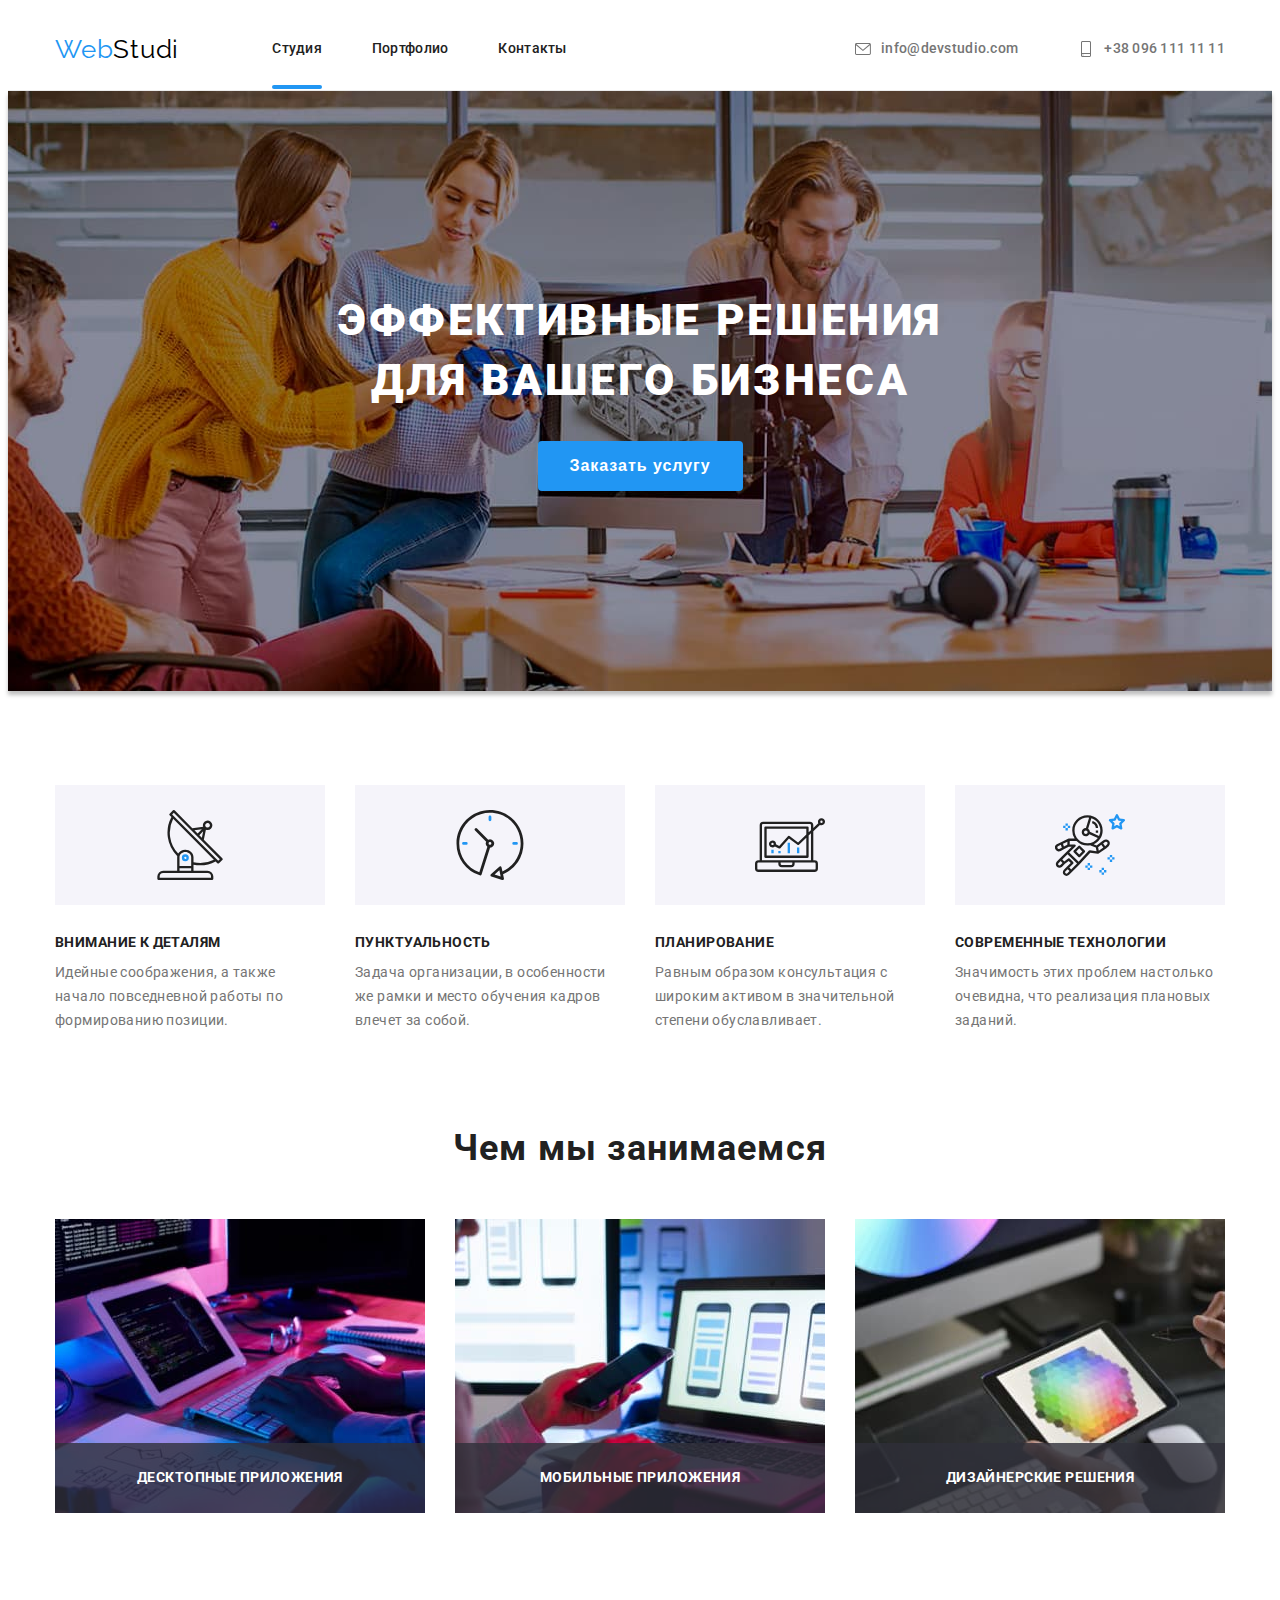
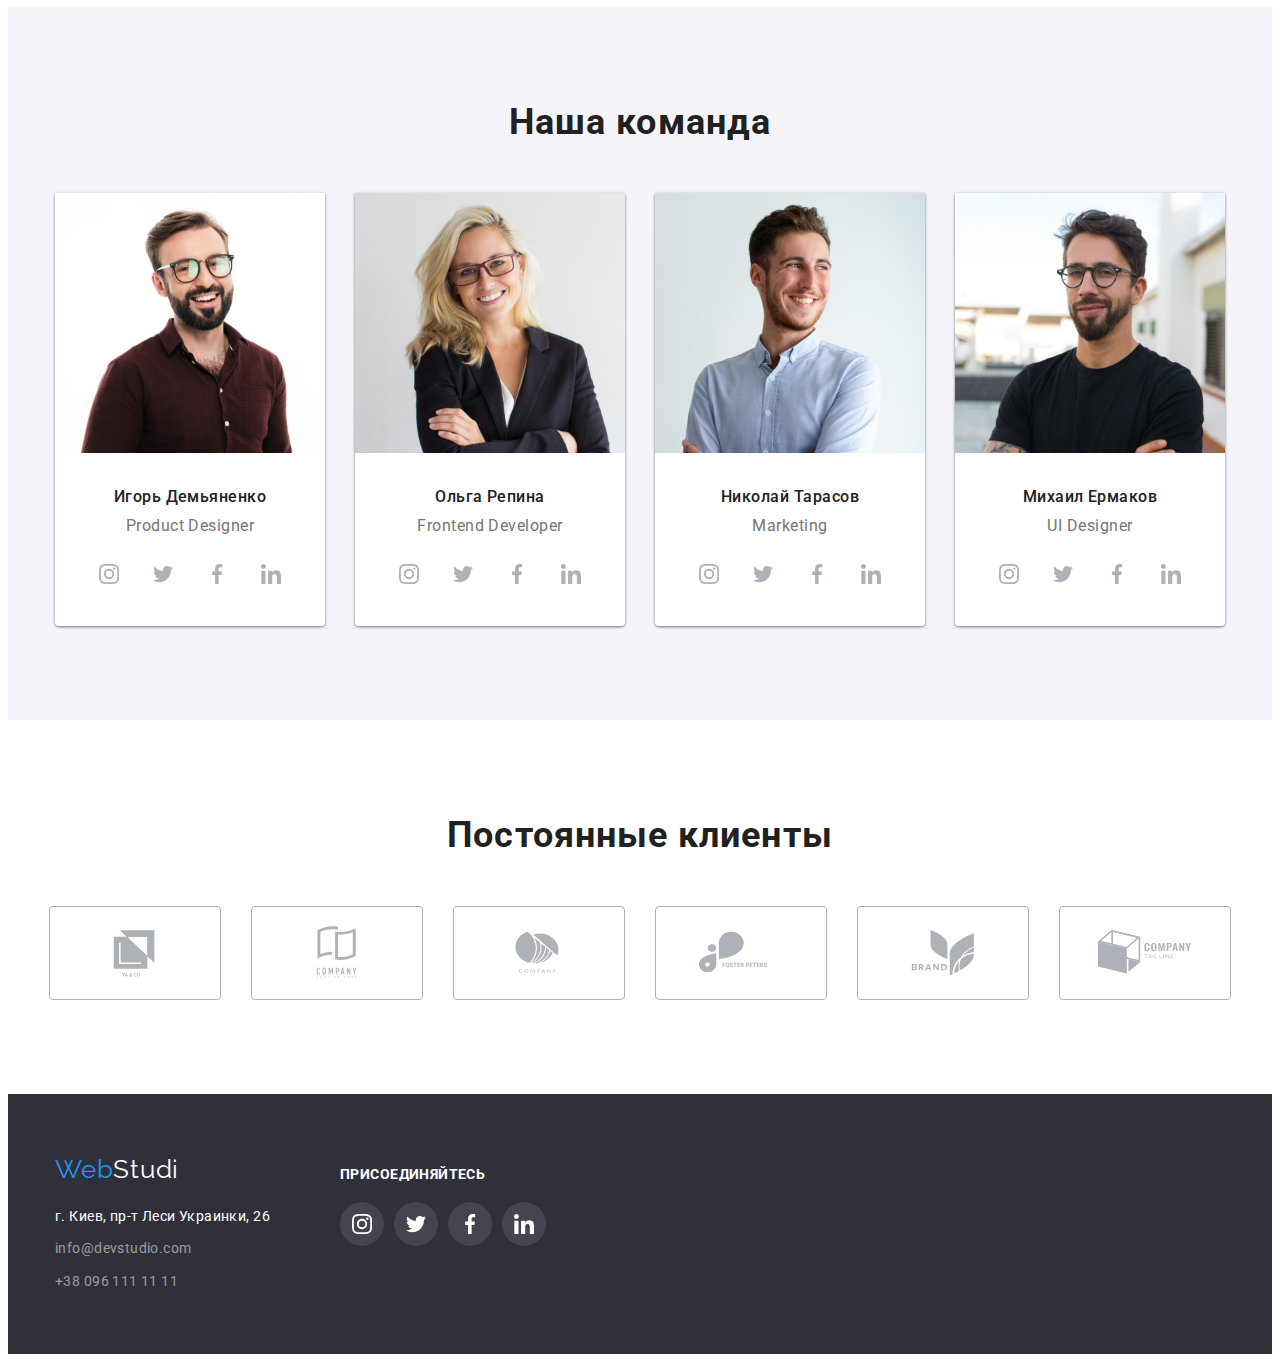
==== commit bc20623f: "Зробив current сторінки" ====
--- a/index.html
+++ b/index.html
@@ -34,7 +34,7 @@
           <nav>
             <ul class="nav-list">
               <li class="margin-on-header">
-                <a class="link" href="./index.html">Студия</a>
+                <a class="link" href="./index.html"><span class="current">Студия</span></a>
               </li>
               <li class="margin-on-header">
                 <a class="link" href="./portfolio.html">Портфолио</a>
--- a/css/style.css
+++ b/css/style.css
@@ -182,15 +182,29 @@
     font-weight: 500;
     font-size: 14px;
     line-height: 1.14;
-    letter-spacing: 0.02em;
-}
-
-/* Лише навігація */
+    letter-spacing: 0.02em; 
+}
+    /* Лише навігація */
 .nav-list .link {
     color: var(--color-primary);  
-    padding: 8px 0;
-    
+    padding: 8px 0; 
+    /* display: block;
+    width: 80px;   */
 } 
+.nav-list .link {
+    position: relative;
+}
+.link .current::after {
+    content: "";
+    position: absolute;
+    display: block;
+    width: 100%;
+    height: 4px;
+    bottom: -25px;
+    left: 0px;
+    border-radius: 2px;
+    background-color: var(--color-background-accent);
+}
 
 /* Ховер, фокус */
 .nav-list .link:hover,
@@ -601,7 +615,7 @@
     padding: 63px 24px;
     background-color: var(--color-background-accent);
     opacity: 0.9;
-    transform: translateY(100%);
+    transform: translateY(101%);
     transition: transform 250ms;
 }
 .portfolio-list-link:hover .box-overlay,
